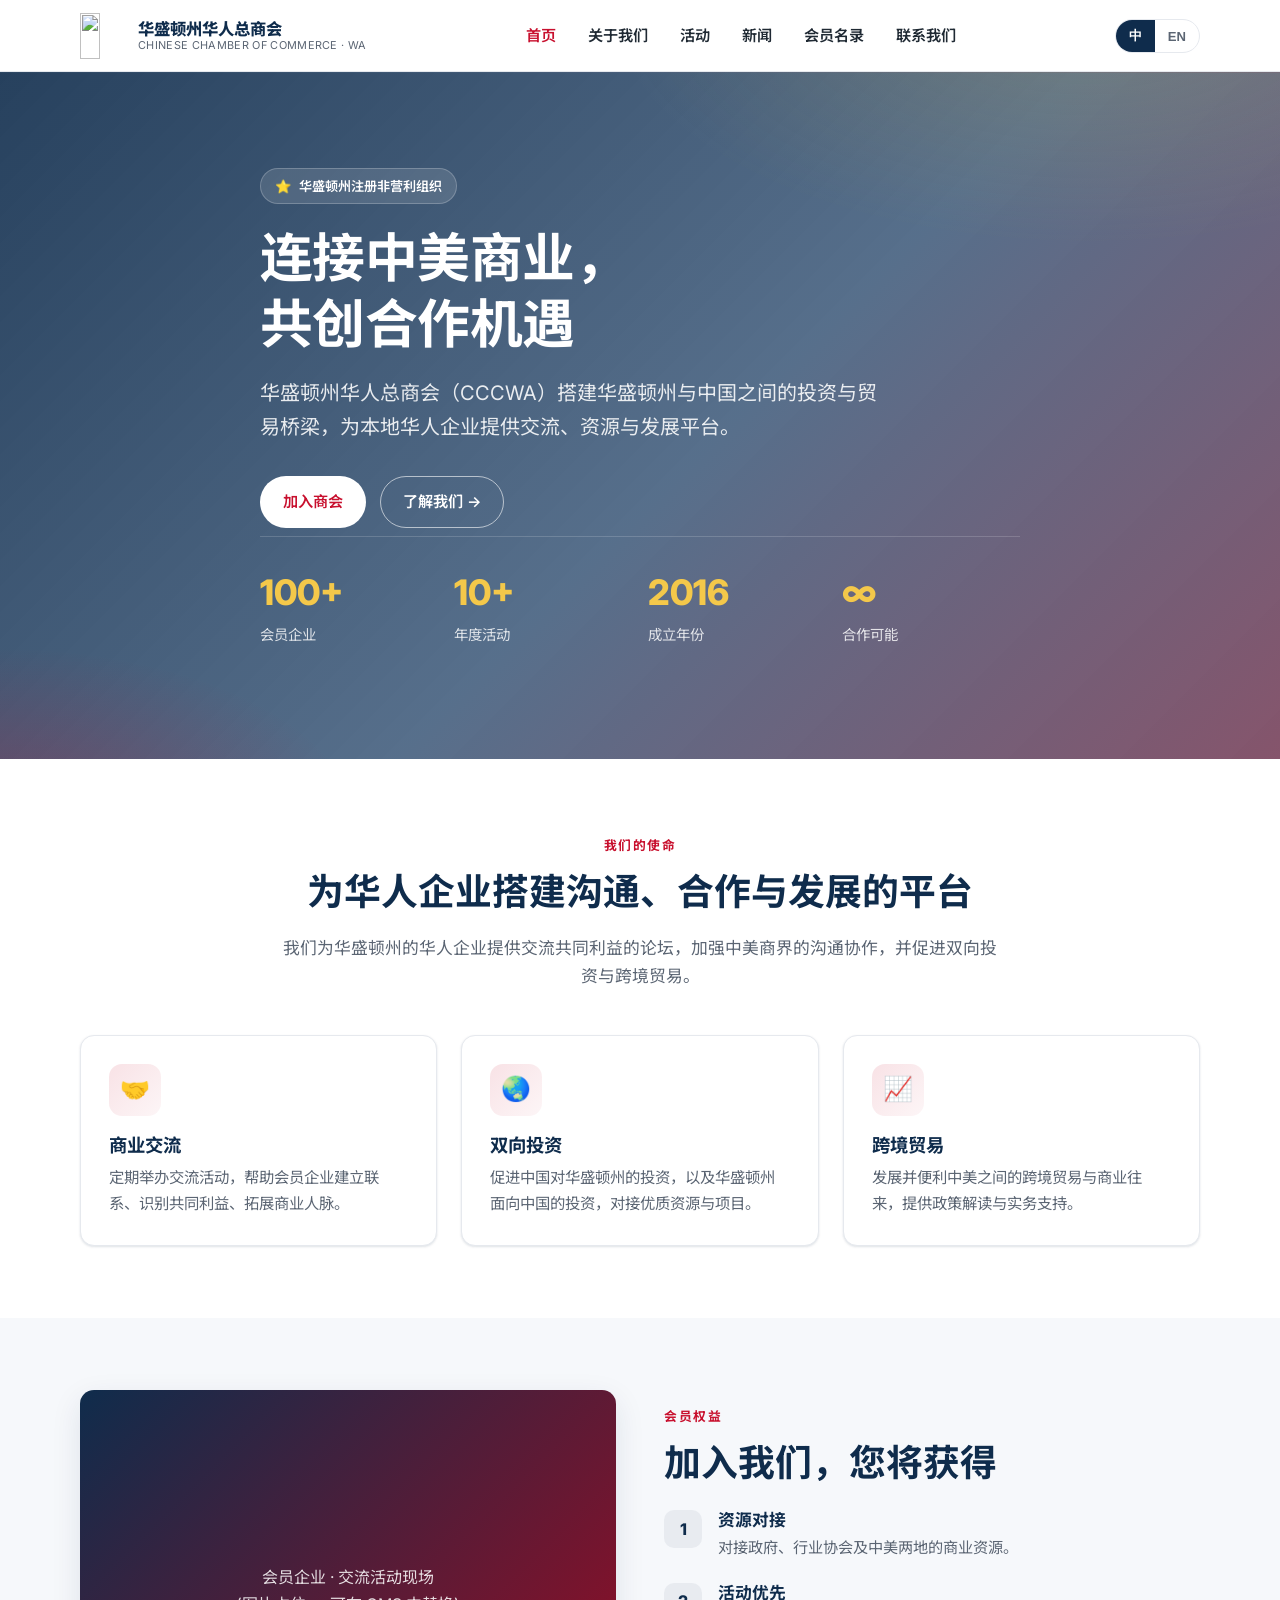
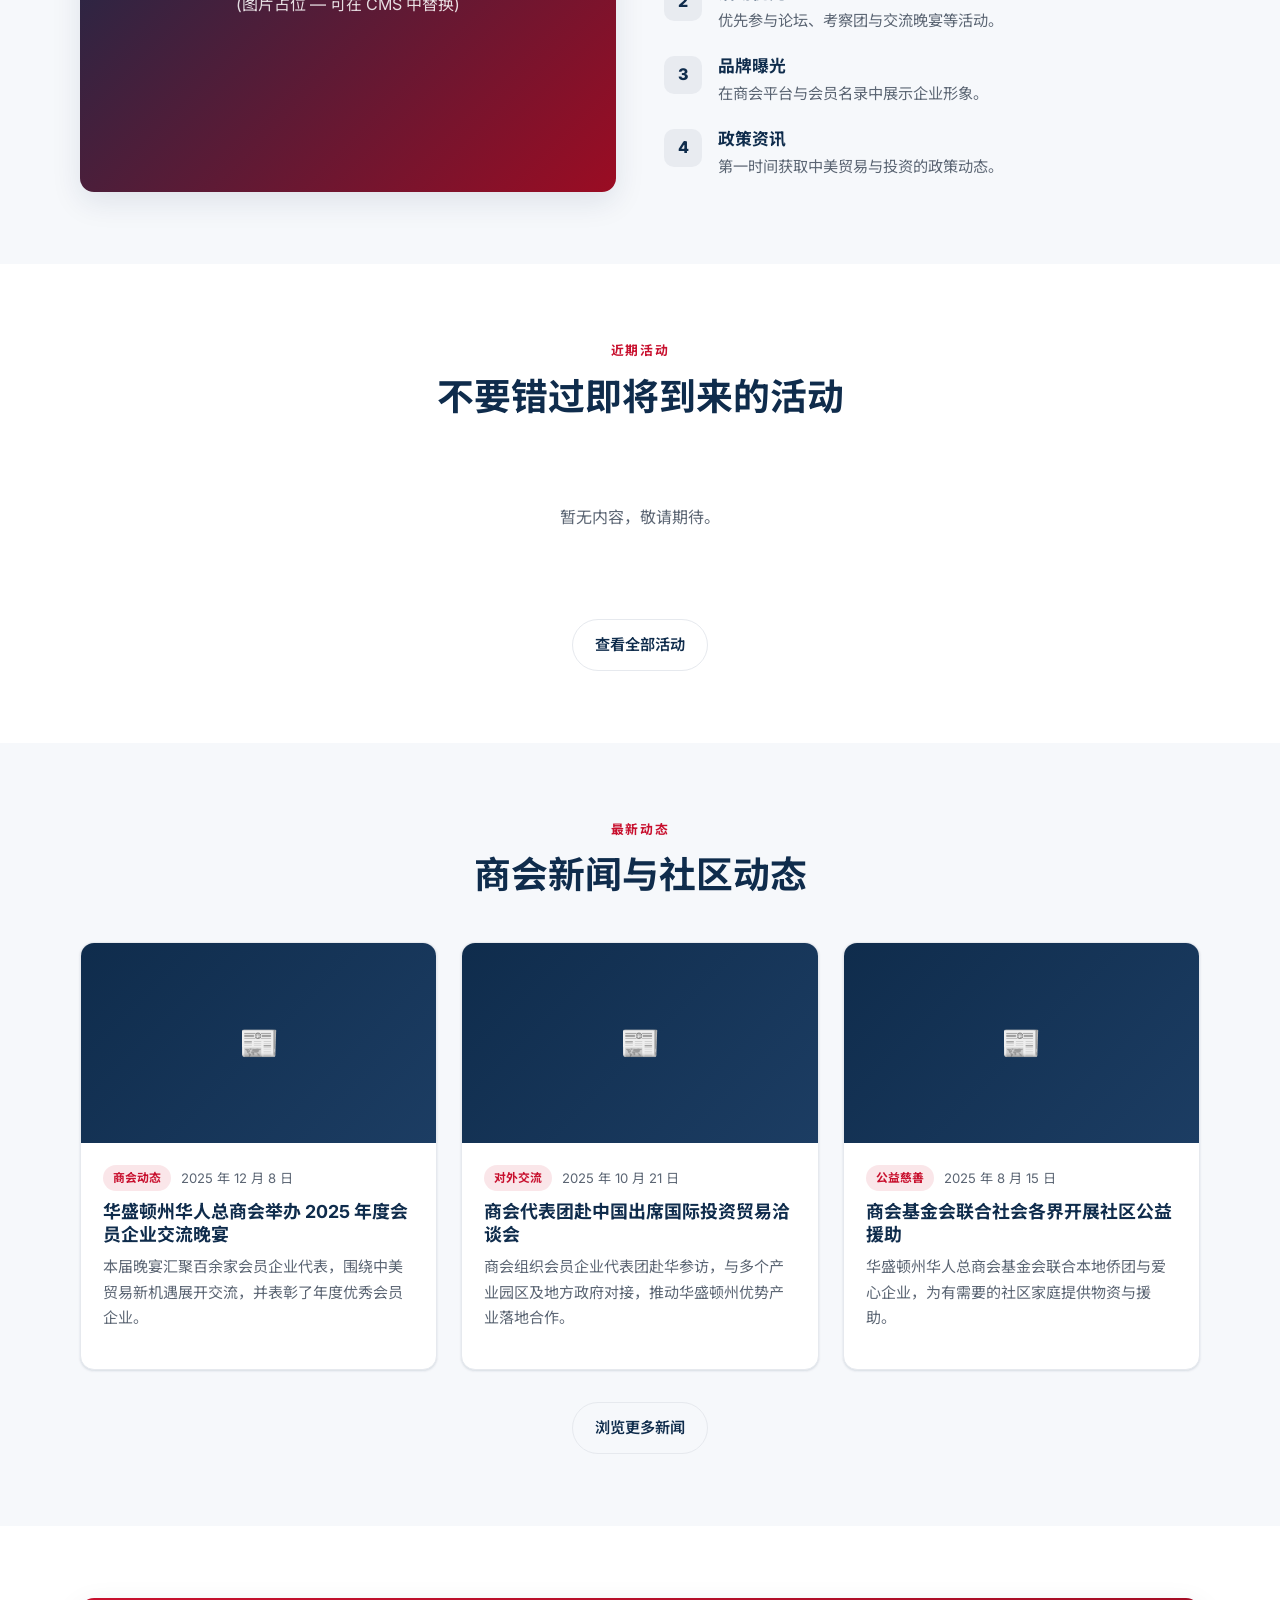
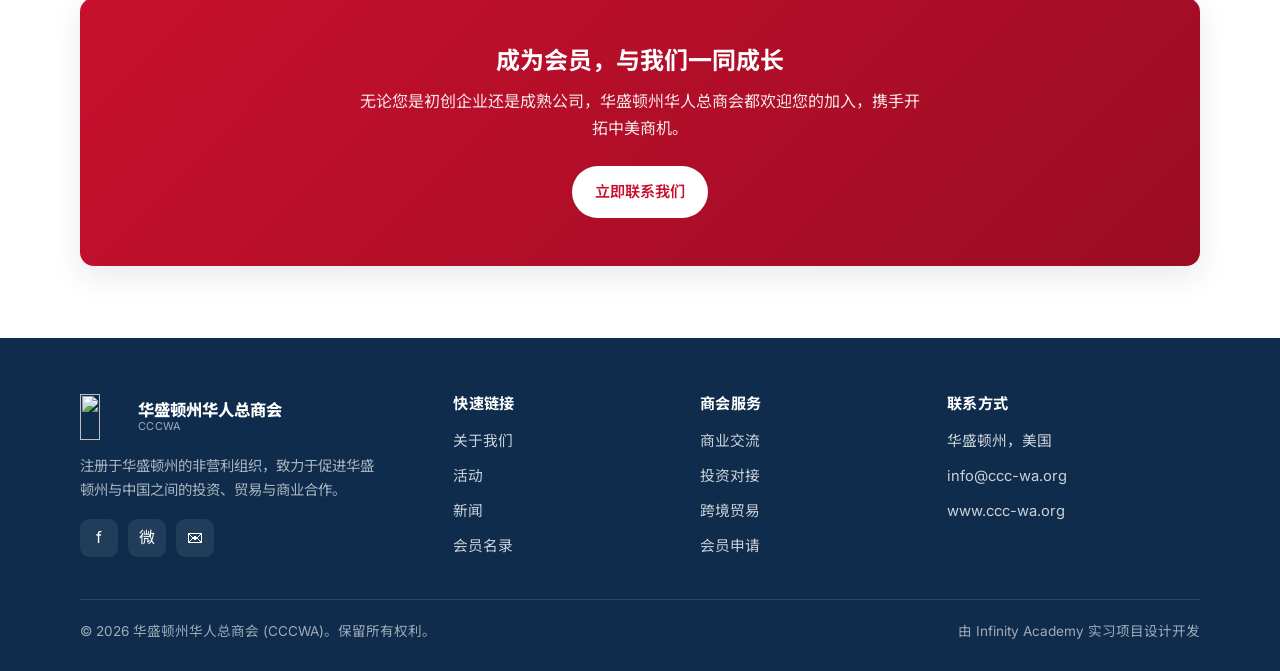
==== index.html @ ab0d9d6a "Initial commit: CCCWA bilingual website with Decap CMS Co-Authored-By: Claude Opus 4.8 <noreply@anth" ====
<!DOCTYPE html>
<html lang="zh-CN" data-lang="zh">
<head>
  <meta charset="UTF-8">
  <meta name="viewport" content="width=device-width, initial-scale=1">
  <title>华盛顿州华人总商会 CCCWA | 连接中美 · 共创商机</title>
  <meta name="description" content="华盛顿州华人总商会（CCCWA）是注册于华盛顿州的非营利组织，致力于促进华盛顿州与中国之间的投资、贸易与商业合作，服务本地华人企业。">
  <link rel="icon" href="assets/favicon.svg" type="image/svg+xml">
  <link rel="preconnect" href="https://fonts.googleapis.com">
  <link rel="preconnect" href="https://fonts.gstatic.com" crossorigin>
  <link href="https://fonts.googleapis.com/css2?family=Inter:wght@400;600;700;800&family=Noto+Sans+SC:wght@400;500;700;800&display=swap" rel="stylesheet">
  <link rel="stylesheet" href="css/styles.css">
</head>
<body>
  <!-- ===== Header ===== -->
  <header class="site-header">
    <div class="container nav">
      <a class="brand" href="index.html" aria-label="CCCWA Home">
        <img src="https://www.ccc-wa.org/uploads/2/5/5/3/25533632/published/cccwalogo1.png?1501133003" alt="" width="42" height="42">
        <span class="brand__text">
          <span class="brand__zh">华盛顿州华人总商会</span>
          <span class="brand__en">Chinese Chamber of Commerce · WA</span>
        </span>
      </a>
      <nav aria-label="Primary">
        <ul class="nav__links" id="navLinks">
          <li><a href="index.html"><span data-zh>首页</span><span data-en>Home</span></a></li>
          <li><a href="about.html"><span data-zh>关于我们</span><span data-en>About</span></a></li>
          <li><a href="events.html"><span data-zh>活动</span><span data-en>Events</span></a></li>
          <li><a href="news.html"><span data-zh>新闻</span><span data-en>News</span></a></li>
          <li><a href="directory.html"><span data-zh>会员名录</span><span data-en>Members</span></a></li>
          <li><a href="contact.html"><span data-zh>联系我们</span><span data-en>Contact</span></a></li>
        </ul>
      </nav>
      <div class="nav__right">
        <div class="lang-toggle" role="group" aria-label="Language">
          <button data-lang-btn="zh" aria-pressed="true">中</button>
          <button data-lang-btn="en" aria-pressed="false">EN</button>
        </div>
        <button class="nav__toggle" aria-label="Menu" aria-controls="navLinks" aria-expanded="false"><span></span></button>
      </div>
    </div>
  </header>

  <main>
    <!-- ===== Hero ===== -->
    <section class="hero hero--photo">
      <div class="container hero__inner">
        <span class="hero__badge">⭐ <span data-zh>华盛顿州注册非营利组织</span><span data-en>A Washington State Nonprofit</span></span>
        <h1>
          <span data-zh>连接中美商业，<br>共创合作机遇</span>
          <span data-en>Connecting US &amp; China Business,<br>Creating Opportunity Together</span>
        </h1>
        <p class="hero__lead">
          <span data-zh>华盛顿州华人总商会（CCCWA）搭建华盛顿州与中国之间的投资与贸易桥梁，为本地华人企业提供交流、资源与发展平台。</span>
          <span data-en>The Chinese Chamber of Commerce in Washington State (CCCWA) builds bridges of investment and trade between Washington and China, offering local Chinese businesses a platform to connect, access resources and grow.</span>
        </p>
        <div class="hero__actions">
          <a class="btn btn--light" href="contact.html"><span data-zh>加入商会</span><span data-en>Join the Chamber</span></a>
          <a class="btn btn--outline-light" href="about.html"><span data-zh>了解我们 →</span><span data-en>Learn More →</span></a>
        </div>
        <div class="hero__stats">
          <div class="stat"><div class="stat__num">100+</div><div class="stat__label"><span data-zh>会员企业</span><span data-en>Member Businesses</span></div></div>
          <div class="stat"><div class="stat__num">10+</div><div class="stat__label"><span data-zh>年度活动</span><span data-en>Annual Events</span></div></div>
          <div class="stat"><div class="stat__num">2016</div><div class="stat__label"><span data-zh>成立年份</span><span data-en>Founded</span></div></div>
          <div class="stat"><div class="stat__num">∞</div><div class="stat__label"><span data-zh>合作可能</span><span data-en>Possibilities</span></div></div>
        </div>
      </div>
    </section>

    <!-- ===== Mission intro ===== -->
    <section class="section">
      <div class="container">
        <div class="section__head reveal">
          <span class="section__eyebrow"><span data-zh>我们的使命</span><span data-en>Our Mission</span></span>
          <h2 class="section__title"><span data-zh>为华人企业搭建沟通、合作与发展的平台</span><span data-en>A Platform to Connect, Collaborate and Grow</span></h2>
          <p class="section__lead">
            <span data-zh>我们为华盛顿州的华人企业提供交流共同利益的论坛，加强中美商界的沟通协作，并促进双向投资与跨境贸易。</span>
            <span data-en>We provide forums for Chinese businesses in Washington to discuss shared interests, strengthen US-China business communication and collaboration, and promote two-way investment and cross-border trade.</span>
          </p>
        </div>
        <div class="grid grid--3">
          <article class="card reveal">
            <div class="card__icon">🤝</div>
            <h3><span data-zh>商业交流</span><span data-en>Business Networking</span></h3>
            <p><span data-zh>定期举办交流活动，帮助会员企业建立联系、识别共同利益、拓展商业人脉。</span><span data-en>Regular events that help members build relationships, identify common interests and expand their networks.</span></p>
          </article>
          <article class="card reveal">
            <div class="card__icon">🌏</div>
            <h3><span data-zh>双向投资</span><span data-en>Two-Way Investment</span></h3>
            <p><span data-zh>促进中国对华盛顿州的投资，以及华盛顿州面向中国的投资，对接优质资源与项目。</span><span data-en>Promoting Chinese investment into Washington and Washington-bound investment into China, matching quality resources and projects.</span></p>
          </article>
          <article class="card reveal">
            <div class="card__icon">📈</div>
            <h3><span data-zh>跨境贸易</span><span data-en>Cross-Border Trade</span></h3>
            <p><span data-zh>发展并便利中美之间的跨境贸易与商业往来，提供政策解读与实务支持。</span><span data-en>Developing and facilitating USA-China cross-border trade with policy insights and practical support.</span></p>
          </article>
        </div>
      </div>
    </section>

    <!-- ===== Why join ===== -->
    <section class="section section--alt">
      <div class="container split">
        <div class="split__media reveal">
          <div class="media-ph"><span data-zh>会员企业 · 交流活动现场<br>(图片占位 — 可在 CMS 中替换)</span><span data-en>Members at a chamber event<br>(placeholder — replace via CMS)</span></div>
        </div>
        <div class="reveal">
          <span class="section__eyebrow"><span data-zh>会员权益</span><span data-en>Member Benefits</span></span>
          <h2 class="section__title" style="text-align:left"><span data-zh>加入我们，您将获得</span><span data-en>What You Gain as a Member</span></h2>
          <div class="grid" style="gap:22px;margin-top:24px">
            <div class="feature"><div class="feature__bullet">1</div><div><h3><span data-zh>资源对接</span><span data-en>Resource Connections</span></h3><p><span data-zh>对接政府、行业协会及中美两地的商业资源。</span><span data-en>Access to government, industry and cross-border business resources.</span></p></div></div>
            <div class="feature"><div class="feature__bullet">2</div><div><h3><span data-zh>活动优先</span><span data-en>Priority Access to Events</span></h3><p><span data-zh>优先参与论坛、考察团与交流晚宴等活动。</span><span data-en>Priority access to forums, delegations and networking galas.</span></p></div></div>
            <div class="feature"><div class="feature__bullet">3</div><div><h3><span data-zh>品牌曝光</span><span data-en>Brand Exposure</span></h3><p><span data-zh>在商会平台与会员名录中展示企业形象。</span><span data-en>Showcase your business in our directory and across chamber channels.</span></p></div></div>
            <div class="feature"><div class="feature__bullet">4</div><div><h3><span data-zh>政策资讯</span><span data-en>Policy Insights</span></h3><p><span data-zh>第一时间获取中美贸易与投资的政策动态。</span><span data-en>Be first to receive US-China trade and investment policy updates.</span></p></div></div>
          </div>
        </div>
      </div>
    </section>

    <!-- ===== Upcoming events ===== -->
    <section class="section">
      <div class="container">
        <div class="section__head reveal">
          <span class="section__eyebrow"><span data-zh>近期活动</span><span data-en>Upcoming Events</span></span>
          <h2 class="section__title"><span data-zh>不要错过即将到来的活动</span><span data-en>Don't Miss What's Coming Up</span></h2>
        </div>
        <div class="grid" data-events data-upcoming data-limit="3" style="gap:16px"></div>
        <div class="text-center" style="margin-top:32px">
          <a class="btn btn--ghost" href="events.html"><span data-zh>查看全部活动</span><span data-en>View All Events</span></a>
        </div>
      </div>
    </section>

    <!-- ===== Latest news ===== -->
    <section class="section section--alt">
      <div class="container">
        <div class="section__head reveal">
          <span class="section__eyebrow"><span data-zh>最新动态</span><span data-en>Latest News</span></span>
          <h2 class="section__title"><span data-zh>商会新闻与社区动态</span><span data-en>Chamber News &amp; Community Updates</span></h2>
        </div>
        <div class="grid grid--3" data-news data-limit="3"></div>
        <div class="text-center" style="margin-top:32px">
          <a class="btn btn--ghost" href="news.html"><span data-zh>浏览更多新闻</span><span data-en>Browse More News</span></a>
        </div>
      </div>
    </section>

    <!-- ===== CTA ===== -->
    <section class="section">
      <div class="container">
        <div class="cta-band reveal">
          <h2><span data-zh>成为会员，与我们一同成长</span><span data-en>Become a Member and Grow With Us</span></h2>
          <p><span data-zh>无论您是初创企业还是成熟公司，华盛顿州华人总商会都欢迎您的加入，携手开拓中美商机。</span><span data-en>Whether you're a startup or an established company, CCCWA welcomes you to explore US-China opportunities together.</span></p>
          <a class="btn btn--light" href="contact.html"><span data-zh>立即联系我们</span><span data-en>Contact Us Today</span></a>
        </div>
      </div>
    </section>
  </main>

  <!-- ===== Footer ===== -->
  <footer class="site-footer">
    <div class="container">
      <div class="footer-grid">
        <div class="footer-brand">
          <a class="brand" href="index.html">
            <img src="https://www.ccc-wa.org/uploads/2/5/5/3/25533632/published/cccwalogo1.png?1501133003" alt="" width="42" height="42">
            <span class="brand__text"><span class="brand__zh">华盛顿州华人总商会</span><span class="brand__en">CCCWA</span></span>
          </a>
          <p><span data-zh>注册于华盛顿州的非营利组织，致力于促进华盛顿州与中国之间的投资、贸易与商业合作。</span><span data-en>A Washington State nonprofit dedicated to promoting investment, trade and business cooperation between Washington and China.</span></p>
          <div class="social">
            <a href="https://www.facebook.com/cccwa.org/" target="_blank" rel="noopener" aria-label="Facebook">f</a>
            <a href="contact.html" aria-label="WeChat">微</a>
            <a href="mailto:info@ccc-wa.org" aria-label="Email">✉</a>
          </div>
        </div>
        <div>
          <h4><span data-zh>快速链接</span><span data-en>Quick Links</span></h4>
          <ul class="footer-links">
            <li><a href="about.html"><span data-zh>关于我们</span><span data-en>About</span></a></li>
            <li><a href="events.html"><span data-zh>活动</span><span data-en>Events</span></a></li>
            <li><a href="news.html"><span data-zh>新闻</span><span data-en>News</span></a></li>
            <li><a href="directory.html"><span data-zh>会员名录</span><span data-en>Members</span></a></li>
          </ul>
        </div>
        <div>
          <h4><span data-zh>商会服务</span><span data-en>Services</span></h4>
          <ul class="footer-links">
            <li><a href="about.html"><span data-zh>商业交流</span><span data-en>Networking</span></a></li>
            <li><a href="about.html"><span data-zh>投资对接</span><span data-en>Investment</span></a></li>
            <li><a href="about.html"><span data-zh>跨境贸易</span><span data-en>Trade</span></a></li>
            <li><a href="contact.html"><span data-zh>会员申请</span><span data-en>Membership</span></a></li>
          </ul>
        </div>
        <div>
          <h4><span data-zh>联系方式</span><span data-en>Contact</span></h4>
          <ul class="footer-links">
            <li><span data-zh>华盛顿州，美国</span><span data-en>Washington State, USA</span></li>
            <li><a href="mailto:info@ccc-wa.org">info@ccc-wa.org</a></li>
            <li><a href="https://www.ccc-wa.org" target="_blank" rel="noopener">www.ccc-wa.org</a></li>
          </ul>
        </div>
      </div>
      <div class="footer-bottom">
        <span>© <span data-year>2026</span> <span data-zh>华盛顿州华人总商会 (CCCWA)。保留所有权利。</span><span data-en>Chinese Chamber of Commerce in Washington State (CCCWA). All rights reserved.</span></span>
        <span><span data-zh>由 Infinity Academy 实习项目设计开发</span><span data-en>Designed &amp; built via the Infinity Academy internship project</span></span>
      </div>
    </div>
  </footer>

  <!-- Netlify Identity: redirects invite/recovery links to the CMS admin -->
  <script src="https://identity.netlify.com/v1/netlify-identity-widget.js"></script>
  <script>
    if (window.netlifyIdentity) {
      window.netlifyIdentity.on("init", function (user) {
        if (!user) {
          window.netlifyIdentity.on("login", function () { document.location.href = "/admin/"; });
        }
      });
    }
  </script>
  <script src="js/main.js"></script>
  <script src="js/content.js"></script>
</body>
</html>
---- css/styles.css ----
/* =========================================================
   CCCWA · 华盛顿州华人总商会 — Design System
   Plain CSS, no build step. Mobile-first, responsive.
   ========================================================= */

:root {
  /* Brand palette */
  --red: #c8102e;
  --red-dark: #9b0c23;
  --navy: #0f2c4c;
  --navy-soft: #1c3d63;
  --gold: #c8a24b;
  --gold-soft: #f4c84a;

  /* Neutrals */
  --ink: #1f2933;
  --muted: #5b6573;
  --line: #e6e9ee;
  --bg: #ffffff;
  --bg-alt: #f6f8fb;
  --bg-dark: #0f2c4c;

  /* System */
  --radius: 14px;
  --radius-sm: 10px;
  --shadow-sm: 0 1px 3px rgba(15, 44, 76, .08), 0 1px 2px rgba(15, 44, 76, .06);
  --shadow-md: 0 10px 30px rgba(15, 44, 76, .10);
  --shadow-lg: 0 24px 60px rgba(15, 44, 76, .16);
  --maxw: 1160px;
  --header-h: 72px;
  --ease: cubic-bezier(.22, .61, .36, 1);
  --font: "Inter", "Noto Sans SC", -apple-system, BlinkMacSystemFont, "Segoe UI",
    "PingFang SC", "Microsoft YaHei", Roboto, Helvetica, Arial, sans-serif;
}

/* ---------- Reset ---------- */
*, *::before, *::after { box-sizing: border-box; }
html { scroll-behavior: smooth; -webkit-text-size-adjust: 100%; }
body {
  margin: 0;
  font-family: var(--font);
  color: var(--ink);
  background: var(--bg);
  line-height: 1.7;
  font-size: 16px;
  -webkit-font-smoothing: antialiased;
  text-rendering: optimizeLegibility;
}
img { max-width: 100%; display: block; }
a { color: var(--red); text-decoration: none; transition: color .2s var(--ease); }
a:hover { color: var(--red-dark); }
h1, h2, h3, h4 { line-height: 1.25; color: var(--navy); font-weight: 700; margin: 0 0 .5em; }
p { margin: 0 0 1rem; }
ul { margin: 0; padding: 0; }
:focus-visible { outline: 3px solid var(--gold); outline-offset: 2px; border-radius: 4px; }

/* ---------- Layout helpers ---------- */
.container { width: 100%; max-width: var(--maxw); margin: 0 auto; padding: 0 20px; }
.section { padding: 72px 0; }
.section--alt { background: var(--bg-alt); }
.section__head { max-width: 720px; margin: 0 auto 44px; text-align: center; }
.section__eyebrow {
  display: inline-block; font-size: .8rem; font-weight: 700; letter-spacing: .12em;
  text-transform: uppercase; color: var(--red); margin-bottom: 12px;
}
.section__title { font-size: clamp(1.6rem, 3.2vw, 2.3rem); }
.section__lead { color: var(--muted); font-size: 1.05rem; margin: 0; }
.text-center { text-align: center; }

/* ---------- Buttons ---------- */
.btn {
  display: inline-flex; align-items: center; gap: 8px;
  padding: 12px 22px; border-radius: 999px; font-weight: 600; font-size: .95rem;
  border: 1.5px solid transparent; cursor: pointer; transition: all .2s var(--ease);
  white-space: nowrap;
}
.btn--primary { background: var(--red); color: #fff; }
.btn--primary:hover { background: var(--red-dark); color: #fff; transform: translateY(-2px); box-shadow: var(--shadow-md); }
.btn--ghost { background: transparent; color: var(--navy); border-color: var(--line); }
.btn--ghost:hover { border-color: var(--navy); color: var(--navy); }
.btn--light { background: #fff; color: var(--red); }
.btn--light:hover { color: var(--red-dark); transform: translateY(-2px); box-shadow: var(--shadow-md); }
.btn--outline-light { background: transparent; color: #fff; border-color: rgba(255,255,255,.6); }
.btn--outline-light:hover { background: rgba(255,255,255,.12); color: #fff; }

/* ---------- Header / Nav ---------- */
.site-header {
  position: sticky; top: 0; z-index: 100; background: rgba(255,255,255,.92);
  backdrop-filter: saturate(160%) blur(10px);
  border-bottom: 1px solid var(--line); height: var(--header-h);
}
.nav { display: flex; align-items: center; justify-content: space-between; height: var(--header-h); }
.brand { display: flex; align-items: center; gap: 12px; color: var(--navy); }
.brand img { height: 46px; width: auto; max-width: 220px; object-fit: contain; }
.brand__text { display: flex; flex-direction: column; line-height: 1.15; }
.brand__zh { font-weight: 800; font-size: 1.02rem; color: var(--navy); }
.brand__en { font-size: .68rem; color: var(--muted); letter-spacing: .03em; text-transform: uppercase; }

.nav__links { display: flex; align-items: center; gap: 4px; list-style: none; }
.nav__links a {
  display: block; padding: 10px 14px; color: var(--ink); font-weight: 600; font-size: .95rem;
  border-radius: 8px;
}
.nav__links a:hover { color: var(--red); background: var(--bg-alt); }
.nav__links a.is-active { color: var(--red); }

.nav__right { display: flex; align-items: center; gap: 12px; }
.lang-toggle {
  display: inline-flex; border: 1.5px solid var(--line); border-radius: 999px; overflow: hidden;
  background: #fff;
}
.lang-toggle button {
  border: 0; background: transparent; padding: 7px 13px; font-weight: 700; font-size: .82rem;
  color: var(--muted); cursor: pointer; transition: all .2s var(--ease);
}
.lang-toggle button.is-active { background: var(--navy); color: #fff; }

.nav__toggle {
  display: none; width: 44px; height: 44px; border: 0; background: transparent; cursor: pointer;
  align-items: center; justify-content: center; border-radius: 8px;
}
.nav__toggle span, .nav__toggle span::before, .nav__toggle span::after {
  content: ""; display: block; width: 22px; height: 2px; background: var(--navy); border-radius: 2px;
  transition: transform .25s var(--ease), opacity .2s var(--ease); position: relative;
}
.nav__toggle span::before { position: absolute; top: -7px; }
.nav__toggle span::after { position: absolute; top: 7px; }
.nav__toggle[aria-expanded="true"] span { background: transparent; }
.nav__toggle[aria-expanded="true"] span::before { transform: translateY(7px) rotate(45deg); }
.nav__toggle[aria-expanded="true"] span::after { transform: translateY(-7px) rotate(-45deg); }

/* ---------- Hero ---------- */
.hero {
  position: relative; color: #fff; overflow: hidden;
  background: linear-gradient(135deg, var(--navy) 0%, var(--navy-soft) 55%, var(--red-dark) 140%);
}
/* Hero with the chamber's original background photo + dark overlay for legibility */
.hero--photo {
  background-image:
    linear-gradient(135deg, rgba(15,44,76,.90) 0%, rgba(28,61,99,.74) 55%, rgba(155,12,35,.80) 140%),
    url("https://www.ccc-wa.org/uploads/2/5/5/3/25533632/background-images/897161246.jpg");
  background-size: cover;
  background-position: center;
}
.hero::after {
  content: ""; position: absolute; inset: 0; pointer-events: none;
  background:
    radial-gradient(800px 400px at 85% -10%, rgba(244,200,74,.18), transparent 60%),
    radial-gradient(600px 300px at 0% 110%, rgba(200,16,46,.30), transparent 60%);
}
.hero__inner { position: relative; z-index: 1; padding: 96px 0 104px; max-width: 760px; }
.hero__badge {
  display: inline-flex; align-items: center; gap: 8px; padding: 6px 14px; border-radius: 999px;
  background: rgba(255,255,255,.12); border: 1px solid rgba(255,255,255,.22);
  font-size: .82rem; font-weight: 600; margin-bottom: 22px;
}
.hero h1 { color: #fff; font-size: clamp(2rem, 5vw, 3.3rem); margin-bottom: 18px; letter-spacing: -.01em; }
.hero__lead { font-size: clamp(1.05rem, 2vw, 1.25rem); color: rgba(255,255,255,.88); margin-bottom: 32px; max-width: 620px; }
.hero__actions { display: flex; flex-wrap: wrap; gap: 14px; }
.hero__stats {
  position: relative; z-index: 1; display: grid; grid-template-columns: repeat(4, 1fr);
  gap: 16px; padding: 0 0 8px; margin-top: 8px;
  border-top: 1px solid rgba(255,255,255,.16);
}
.hero__stats .stat { padding-top: 26px; }
.stat__num { font-size: clamp(1.6rem, 3vw, 2.2rem); font-weight: 800; color: var(--gold-soft); }
.stat__label { font-size: .9rem; color: rgba(255,255,255,.82); }

/* ---------- Page header (interior) ---------- */
.page-hero {
  background: linear-gradient(135deg, var(--navy), var(--navy-soft));
  color: #fff; padding: 64px 0; position: relative; overflow: hidden;
}
.page-hero::after {
  content: ""; position: absolute; inset: 0;
  background: radial-gradient(700px 320px at 90% 0%, rgba(244,200,74,.16), transparent 60%);
}
.page-hero__inner { position: relative; z-index: 1; max-width: 760px; }
.page-hero h1 { color: #fff; font-size: clamp(1.8rem, 4vw, 2.6rem); margin-bottom: 12px; }
.page-hero p { color: rgba(255,255,255,.85); font-size: 1.05rem; margin: 0; }
.breadcrumb { font-size: .85rem; color: rgba(255,255,255,.7); margin-bottom: 14px; }
.breadcrumb a { color: rgba(255,255,255,.9); }

/* ---------- Cards / grids ---------- */
.grid { display: grid; gap: 24px; }
.grid--3 { grid-template-columns: repeat(3, 1fr); }
.grid--2 { grid-template-columns: repeat(2, 1fr); }
.grid--4 { grid-template-columns: repeat(4, 1fr); }

.card {
  background: #fff; border: 1px solid var(--line); border-radius: var(--radius);
  padding: 28px; box-shadow: var(--shadow-sm); transition: transform .25s var(--ease), box-shadow .25s var(--ease);
  height: 100%;
}
.card:hover { transform: translateY(-4px); box-shadow: var(--shadow-md); }
.card__icon {
  width: 52px; height: 52px; border-radius: 13px; display: grid; place-items: center;
  background: linear-gradient(135deg, rgba(200,16,46,.12), rgba(200,16,46,.04));
  color: var(--red); margin-bottom: 18px; font-size: 1.5rem;
}
.card h3 { font-size: 1.15rem; margin-bottom: 8px; }
.card p { color: var(--muted); margin: 0; font-size: .96rem; }

/* Value / mission list */
.feature { display: flex; gap: 16px; align-items: flex-start; }
.feature__bullet {
  flex: 0 0 auto; width: 38px; height: 38px; border-radius: 10px; display: grid; place-items: center;
  background: rgba(15,44,76,.06); color: var(--navy); font-weight: 800;
}
.feature h3 { font-size: 1.05rem; margin-bottom: 4px; }
.feature p { color: var(--muted); margin: 0; font-size: .95rem; }

/* ---------- News & Events cards ---------- */
.post-card {
  display: flex; flex-direction: column; background: #fff; border: 1px solid var(--line);
  border-radius: var(--radius); overflow: hidden; box-shadow: var(--shadow-sm);
  transition: transform .25s var(--ease), box-shadow .25s var(--ease); height: 100%;
}
.post-card:hover { transform: translateY(-4px); box-shadow: var(--shadow-md); }
.post-card__media { aspect-ratio: 16/9; background: var(--bg-alt); position: relative; overflow: hidden; }
.post-card__media img { width: 100%; height: 100%; object-fit: cover; }
.post-card__media--ph {
  display: grid; place-items: center;
  background: linear-gradient(135deg, var(--navy), var(--navy-soft)); color: var(--gold-soft); font-size: 2rem;
}
.post-card__body { padding: 22px; display: flex; flex-direction: column; flex: 1; }
.post-card__meta { display: flex; align-items: center; gap: 10px; font-size: .82rem; color: var(--muted); margin-bottom: 10px; }
.tag {
  display: inline-block; padding: 3px 10px; border-radius: 999px; font-size: .74rem; font-weight: 700;
  background: rgba(200,16,46,.10); color: var(--red);
}
.tag--gold { background: rgba(200,162,75,.16); color: #8a6d1f; }
.post-card h3 { font-size: 1.12rem; margin-bottom: 8px; }
.post-card__excerpt { color: var(--muted); font-size: .94rem; margin: 0 0 16px; flex: 1; }
.post-card__more { font-weight: 700; font-size: .9rem; }

.event-row {
  display: grid; grid-template-columns: 92px 1fr; gap: 20px; align-items: center;
  padding: 20px; border: 1px solid var(--line); border-radius: var(--radius); background: #fff;
  box-shadow: var(--shadow-sm); transition: box-shadow .2s var(--ease);
}
.event-row:hover { box-shadow: var(--shadow-md); }
.event-date {
  text-align: center; border-radius: var(--radius-sm); padding: 12px 6px; color: #fff;
  background: linear-gradient(135deg, var(--red), var(--red-dark)); line-height: 1.1;
}
.event-date .d { font-size: 1.6rem; font-weight: 800; }
.event-date .m { font-size: .78rem; text-transform: uppercase; letter-spacing: .05em; }
.event-info h3 { font-size: 1.1rem; margin-bottom: 6px; }
.event-info p { color: var(--muted); margin: 0; font-size: .92rem; }
.event-info .where { font-size: .85rem; color: var(--navy); font-weight: 600; margin-top: 6px; }

.empty-state { text-align: center; color: var(--muted); padding: 40px 0; }

/* ---------- Directory ---------- */
.member-grid { display: grid; grid-template-columns: repeat(auto-fill, minmax(220px, 1fr)); gap: 18px; }
.member {
  display: flex; align-items: center; gap: 14px; padding: 18px; border: 1px solid var(--line);
  border-radius: var(--radius-sm); background: #fff; box-shadow: var(--shadow-sm);
}
.member__logo {
  flex: 0 0 auto; width: 52px; height: 52px; border-radius: 10px; display: grid; place-items: center;
  font-weight: 800; color: #fff; font-size: 1.1rem;
  background: linear-gradient(135deg, var(--navy), var(--navy-soft));
}
.member__name { font-weight: 700; color: var(--navy); font-size: .98rem; }
.member__cat { font-size: .82rem; color: var(--muted); }

/* ---------- Split / about ---------- */
.split { display: grid; grid-template-columns: 1fr 1fr; gap: 48px; align-items: center; }
.split__media img { border-radius: var(--radius); box-shadow: var(--shadow-md); width: 100%; }
.media-ph {
  border-radius: var(--radius); aspect-ratio: 4/3; box-shadow: var(--shadow-md);
  background: linear-gradient(135deg, var(--navy), var(--red-dark)); display: grid; place-items: center;
  color: rgba(255,255,255,.85); font-size: 1rem; text-align: center; padding: 20px;
}
.prose h2 { font-size: 1.6rem; }
.prose h3 { font-size: 1.2rem; margin-top: 1.6em; }
.prose ul { padding-left: 1.2em; list-style: disc; margin: 0 0 1rem; }
.prose li { margin-bottom: .5em; color: var(--ink); }

/* ---------- CTA band ---------- */
.cta-band {
  background: linear-gradient(135deg, var(--red), var(--red-dark)); color: #fff; border-radius: var(--radius);
  padding: 48px; text-align: center; box-shadow: var(--shadow-md);
}
.cta-band h2 { color: #fff; }
.cta-band p { color: rgba(255,255,255,.9); max-width: 560px; margin: 0 auto 24px; }

/* ---------- Contact ---------- */
.contact-grid { display: grid; grid-template-columns: 1fr 1fr; gap: 40px; align-items: start; }
.info-list { list-style: none; display: grid; gap: 18px; }
.info-list li { display: flex; gap: 14px; align-items: flex-start; }
.info-list .ico {
  flex: 0 0 auto; width: 40px; height: 40px; border-radius: 10px; display: grid; place-items: center;
  background: rgba(15,44,76,.06); color: var(--navy); font-size: 1.1rem;
}
.info-list .label { font-size: .8rem; color: var(--muted); }
.info-list .value { font-weight: 600; color: var(--navy); }

.form { display: grid; gap: 16px; }
.field { display: grid; gap: 6px; }
.field label { font-size: .88rem; font-weight: 600; color: var(--navy); }
.field input, .field textarea, .field select {
  width: 100%; padding: 12px 14px; border: 1.5px solid var(--line); border-radius: 10px;
  font: inherit; color: var(--ink); background: #fff; transition: border-color .2s var(--ease);
}
.field input:focus, .field textarea:focus, .field select:focus { border-color: var(--navy); outline: none; }
.field textarea { resize: vertical; min-height: 120px; }
.form__note { font-size: .82rem; color: var(--muted); }

/* QR / wechat */
.qr-box { display: flex; gap: 16px; align-items: center; padding: 18px; border: 1px dashed var(--line); border-radius: var(--radius); background: var(--bg-alt); }
.qr-ph { width: 86px; height: 86px; border-radius: 10px; background: repeating-conic-gradient(#0f2c4c 0 25%, #fff 0 50%) 50%/16px 16px; flex: 0 0 auto; }

/* ---------- Footer ---------- */
.site-footer { background: var(--bg-dark); color: rgba(255,255,255,.8); padding: 56px 0 28px; }
.footer-grid { display: grid; grid-template-columns: 1.6fr 1fr 1fr 1.2fr; gap: 36px; }
.site-footer h4 { color: #fff; font-size: .95rem; margin-bottom: 16px; letter-spacing: .02em; }
.site-footer a { color: rgba(255,255,255,.78); }
.site-footer a:hover { color: var(--gold-soft); }
.footer-links { list-style: none; display: grid; gap: 10px; font-size: .92rem; }
.footer-brand .brand__zh { color: #fff; }
.footer-brand .brand__en { color: rgba(255,255,255,.6); }
.footer-brand p { font-size: .9rem; color: rgba(255,255,255,.65); margin-top: 14px; max-width: 300px; }
.social { display: flex; gap: 10px; margin-top: 16px; }
.social a {
  width: 38px; height: 38px; border-radius: 9px; display: grid; place-items: center;
  background: rgba(255,255,255,.08); color: #fff; font-size: 1rem;
}
.social a:hover { background: var(--red); }
.footer-bottom {
  margin-top: 40px; padding-top: 20px; border-top: 1px solid rgba(255,255,255,.12);
  display: flex; justify-content: space-between; flex-wrap: wrap; gap: 10px;
  font-size: .85rem; color: rgba(255,255,255,.6);
}

/* ---------- Language visibility ---------- */
[data-lang] [data-en] { display: none; }
html[data-lang="en"] [data-zh] { display: none; }
html[data-lang="en"] [data-en] { display: revert; }
/* inline spans keep inline */
[data-zh], [data-en] { }

/* ---------- Reveal on scroll ---------- */
.reveal { opacity: 0; transform: translateY(18px); transition: opacity .6s var(--ease), transform .6s var(--ease); }
.reveal.is-visible { opacity: 1; transform: none; }

/* ---------- Responsive ---------- */
@media (max-width: 960px) {
  .grid--3, .grid--4 { grid-template-columns: repeat(2, 1fr); }
  .split, .contact-grid { grid-template-columns: 1fr; gap: 32px; }
  .footer-grid { grid-template-columns: 1fr 1fr; gap: 28px; }
}
@media (max-width: 760px) {
  .section { padding: 56px 0; }
  .nav__toggle { display: inline-flex; }
  .nav__links {
    position: fixed; inset: var(--header-h) 0 auto 0; flex-direction: column; align-items: stretch;
    background: #fff; border-bottom: 1px solid var(--line); padding: 12px 16px 20px;
    gap: 2px; box-shadow: var(--shadow-lg); transform: translateY(-130%); transition: transform .3s var(--ease);
    max-height: calc(100vh - var(--header-h)); overflow-y: auto;
  }
  .nav__links.is-open { transform: translateY(0); }
  .nav__links a { padding: 14px 12px; border-radius: 8px; }
  .hero__stats { grid-template-columns: repeat(2, 1fr); }
  .brand__en { display: none; }
}
@media (max-width: 520px) {
  .grid--3, .grid--4, .grid--2 { grid-template-columns: 1fr; }
  .member-grid { grid-template-columns: 1fr; }
  .cta-band, .card { padding: 26px; }
  .hero__actions .btn { flex: 1; justify-content: center; }
}

@media (prefers-reduced-motion: reduce) {
  * { scroll-behavior: auto !important; }
  .reveal { transition: none; opacity: 1; transform: none; }
}
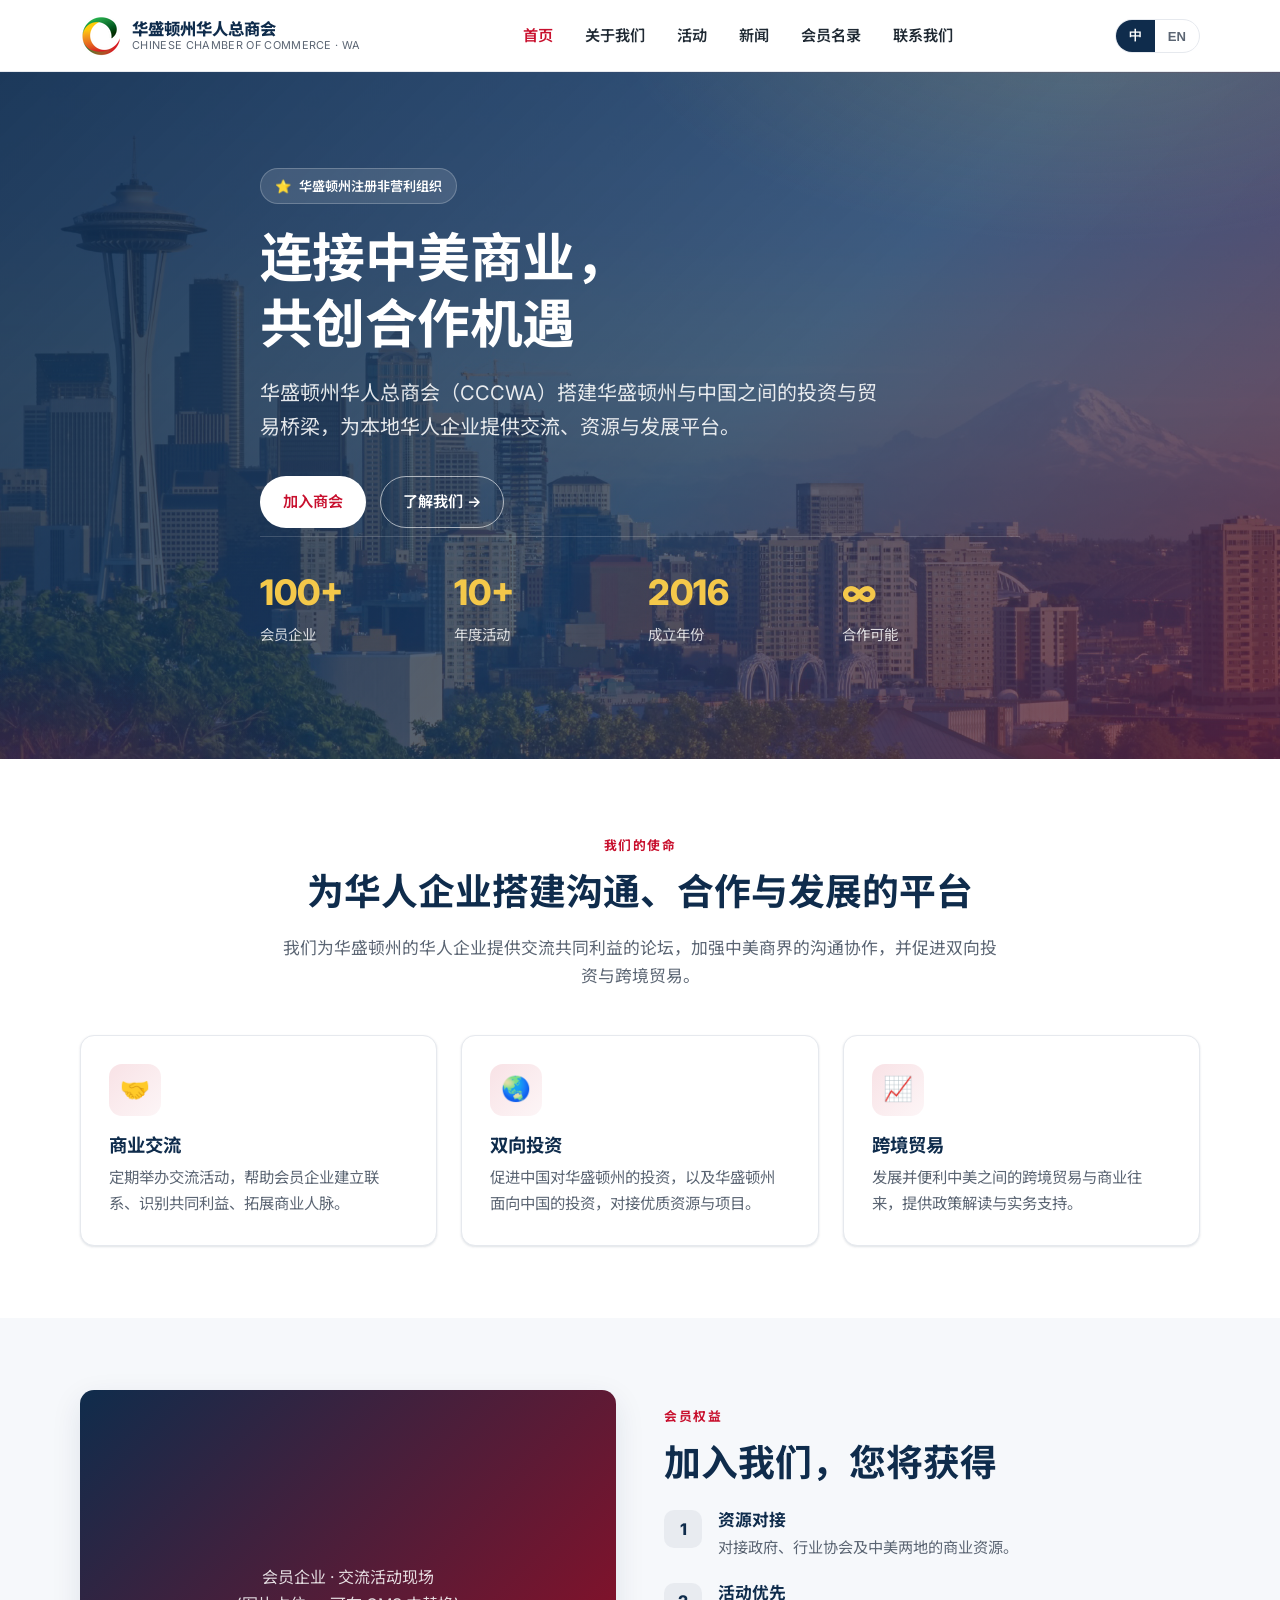
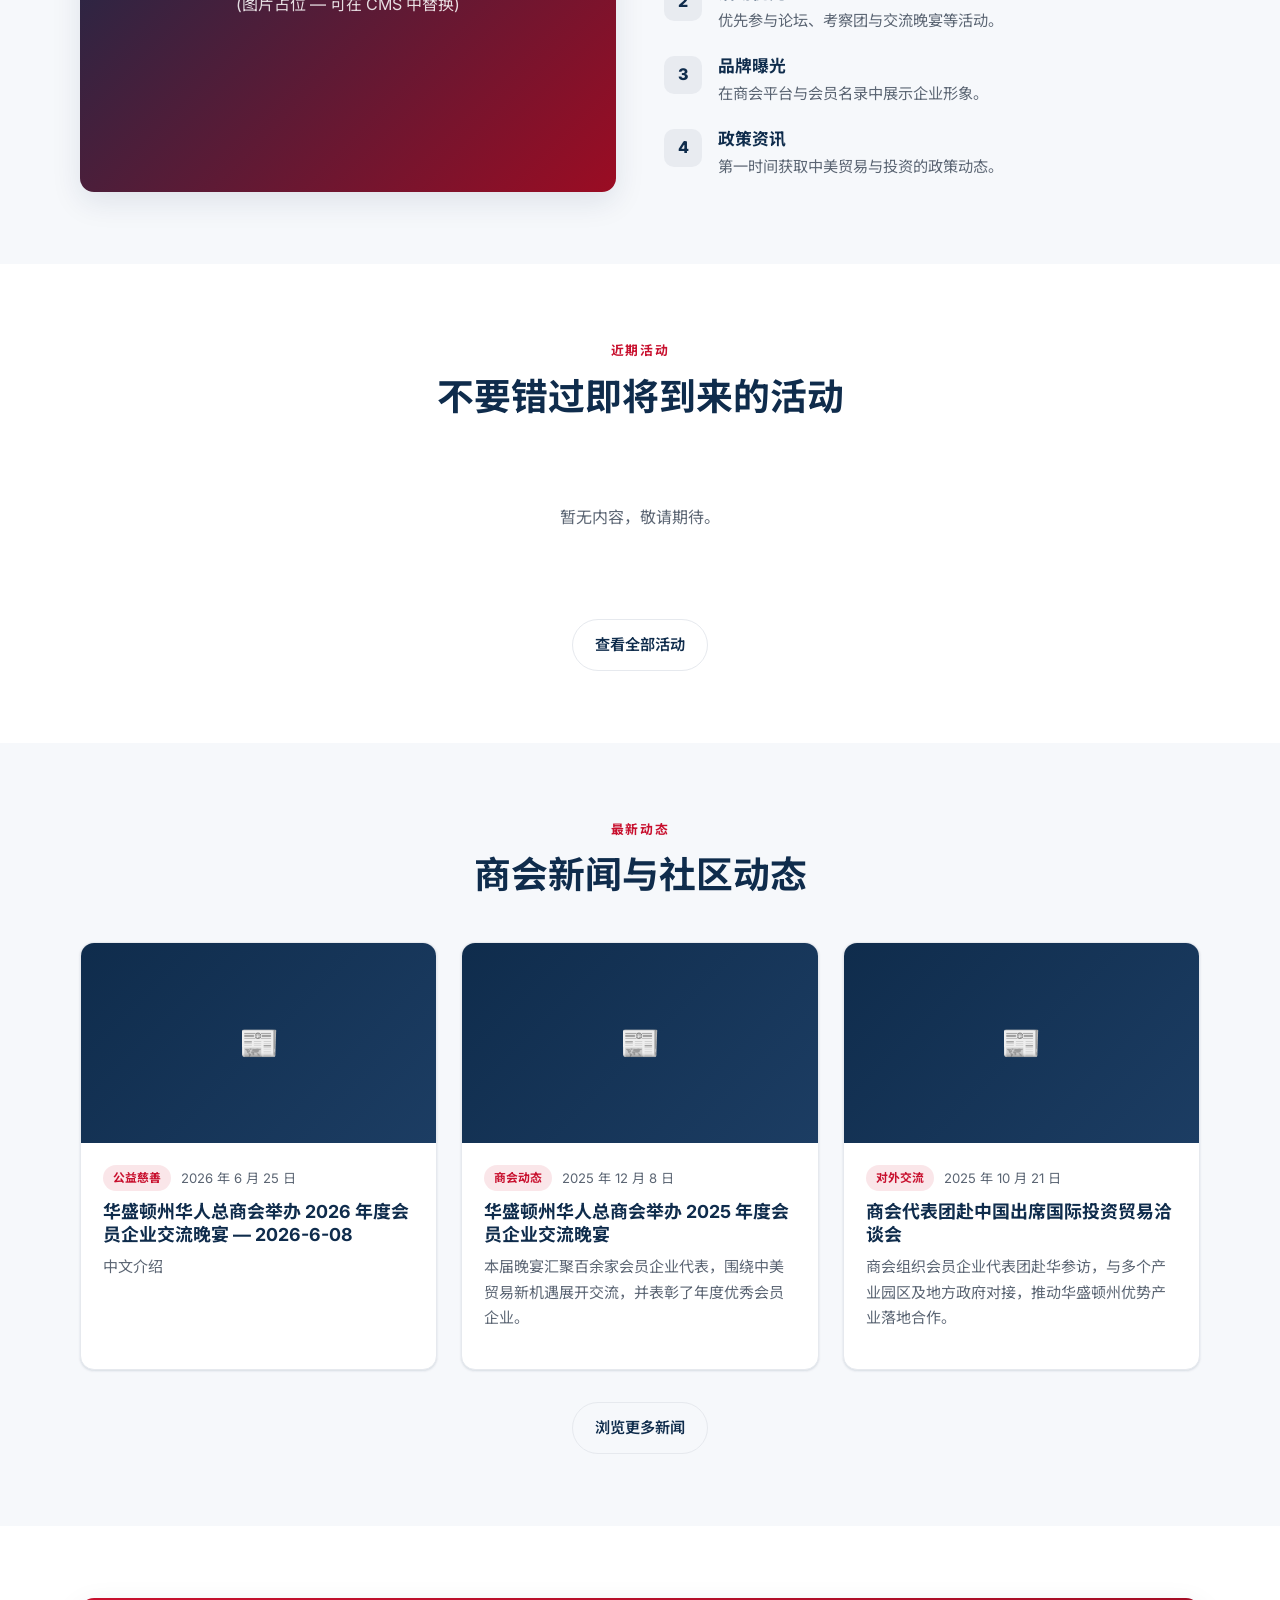
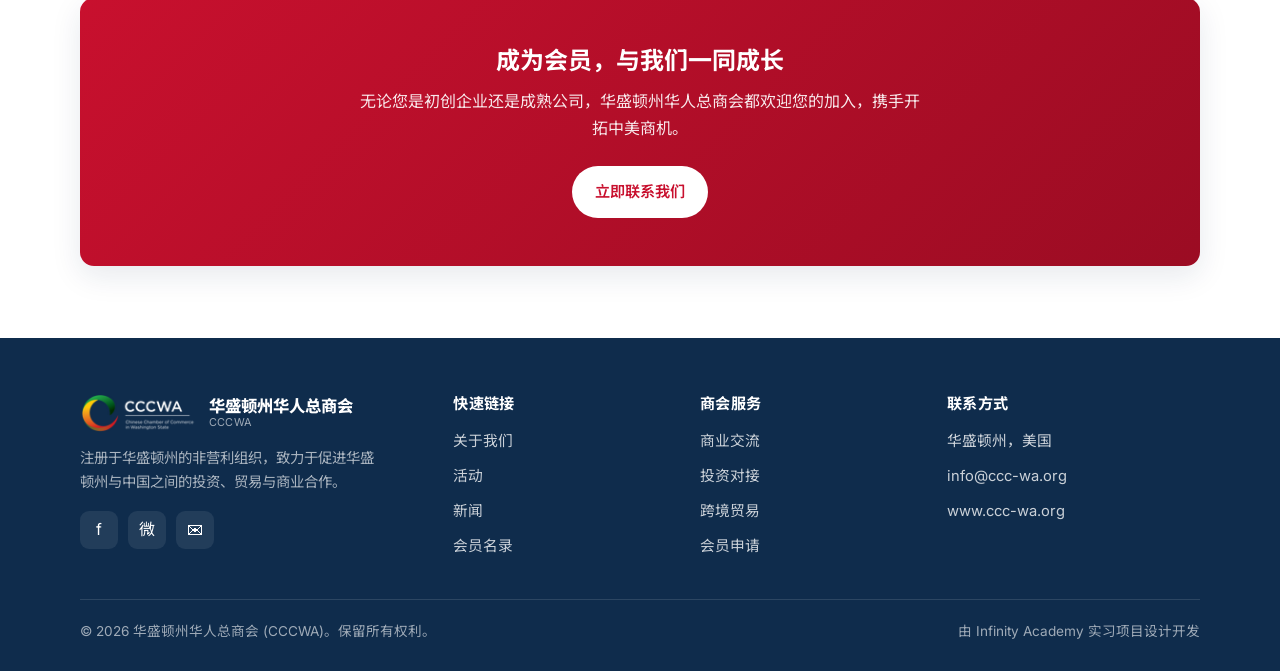
==== commit b27c15c6: "change backend to github" ====
--- a/index.html
+++ b/index.html
@@ -16,7 +16,7 @@
   <header class="site-header">
     <div class="container nav">
       <a class="brand" href="index.html" aria-label="CCCWA Home">
-        <img src="https://www.ccc-wa.org/uploads/2/5/5/3/25533632/published/cccwalogo1.png?1501133003" alt="" width="42" height="42">
+        <img src="assets/cccwalogo1.png" alt="" width="42" height="42">
         <span class="brand__text">
           <span class="brand__zh">华盛顿州华人总商会</span>
           <span class="brand__en">Chinese Chamber of Commerce · WA</span>
@@ -103,7 +103,7 @@
     <section class="section section--alt">
       <div class="container split">
         <div class="split__media reveal">
-          <div class="media-ph"><span data-zh>会员企业 · 交流活动现场<br>(图片占位 — 可在 CMS 中替换)</span><span data-en>Members at a chamber event<br>(placeholder — replace via CMS)</span></div>
+          <div class="media-ph" data-site-img="home_event"><span data-zh>会员企业 · 交流活动现场<br>(图片占位 — 可在 CMS 中替换)</span><span data-en>Members at a chamber event<br>(placeholder — replace via CMS)</span></div>
         </div>
         <div class="reveal">
           <span class="section__eyebrow"><span data-zh>会员权益</span><span data-en>Member Benefits</span></span>
@@ -164,7 +164,7 @@
       <div class="footer-grid">
         <div class="footer-brand">
           <a class="brand" href="index.html">
-            <img src="https://www.ccc-wa.org/uploads/2/5/5/3/25533632/published/cccwalogo1.png?1501133003" alt="" width="42" height="42">
+            <img src="assets/cccwalogo1.png" alt="" width="42" height="42">
             <span class="brand__text"><span class="brand__zh">华盛顿州华人总商会</span><span class="brand__en">CCCWA</span></span>
           </a>
           <p><span data-zh>注册于华盛顿州的非营利组织，致力于促进华盛顿州与中国之间的投资、贸易与商业合作。</span><span data-en>A Washington State nonprofit dedicated to promoting investment, trade and business cooperation between Washington and China.</span></p>
--- a/css/styles.css
+++ b/css/styles.css
@@ -91,7 +91,12 @@
 }
 .nav { display: flex; align-items: center; justify-content: space-between; height: var(--header-h); }
 .brand { display: flex; align-items: center; gap: 12px; color: var(--navy); }
-.brand img { height: 46px; width: auto; max-width: 220px; object-fit: contain; }
+.brand img { height: 40px; width: auto; object-fit: contain; }
+/* Light header: the official logo's text is white (made for dark bg),
+   so crop to show only the colourful emblem; the brand text shows the name. */
+.site-header .brand img { width: 40px; height: 40px; object-fit: cover; object-position: left center; }
+/* Dark footer: show the full logo — white text reads well on navy. */
+.footer-brand .brand img { width: auto; height: 38px; object-fit: contain; }
 .brand__text { display: flex; flex-direction: column; line-height: 1.15; }
 .brand__zh { font-weight: 800; font-size: 1.02rem; color: var(--navy); }
 .brand__en { font-size: .68rem; color: var(--muted); letter-spacing: .03em; text-transform: uppercase; }
@@ -138,7 +143,7 @@
 .hero--photo {
   background-image:
     linear-gradient(135deg, rgba(15,44,76,.90) 0%, rgba(28,61,99,.74) 55%, rgba(155,12,35,.80) 140%),
-    url("https://www.ccc-wa.org/uploads/2/5/5/3/25533632/background-images/897161246.jpg");
+    url("../assets/897161246.jpg");
   background-size: cover;
   background-position: center;
 }
